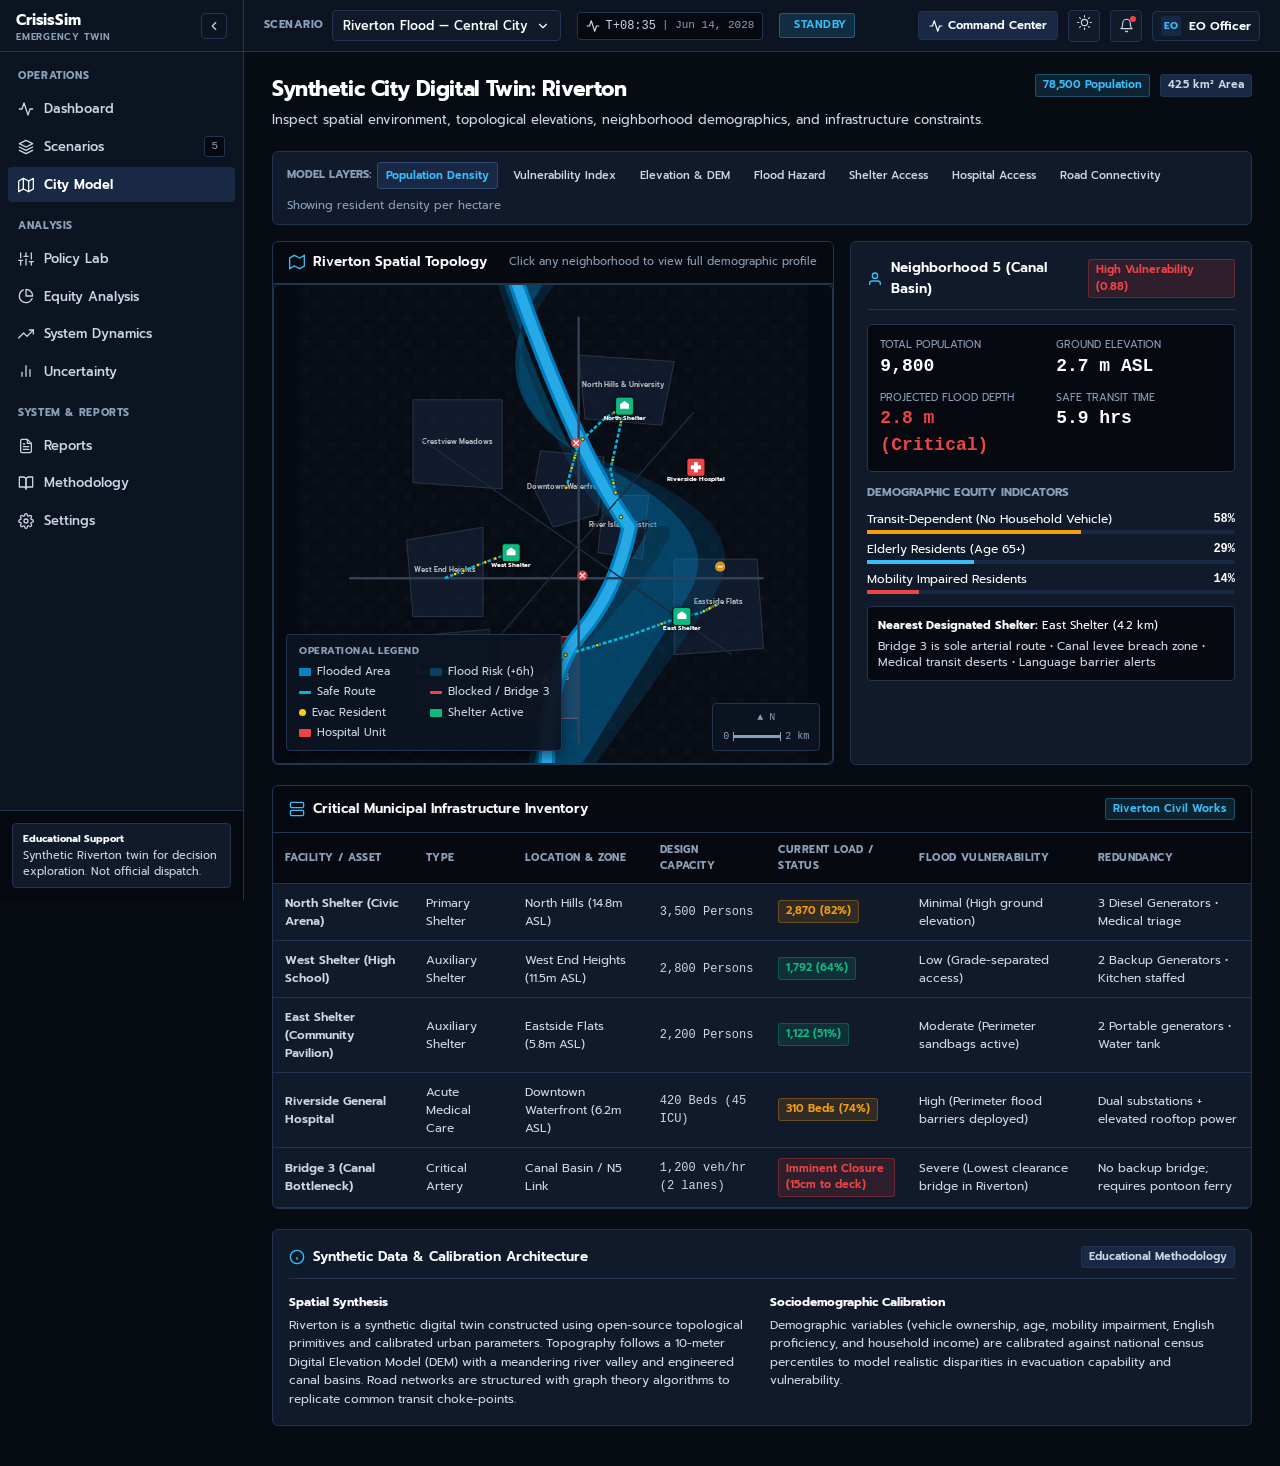
==== city-model.html @ 501d7db7 "map indicators and analysis" ====
<!DOCTYPE html>
<html lang="en">
<head>
  <meta charset="UTF-8">
  <meta name="viewport" content="width=device-width, initial-scale=1.0">
  <title>City Model Digital Twin — CrisisSim</title>
  <link rel="stylesheet" href="css/style.css">
  <link rel="stylesheet" href="css/map.css">
</head>
<body>
  <div class="app-container">
    <aside class="app-sidebar" id="app-sidebar"></aside>

    <div class="app-main">
      <header class="app-header" id="app-header"></header>

      <main class="page-viewport">
        <div class="page-header">
          <div class="page-header-text">
            <h1 class="page-title">Synthetic City Digital Twin: Riverton</h1>
            <div class="page-subtitle">Inspect spatial environment, topological elevations, neighborhood demographics, and infrastructure constraints.</div>
          </div>
          <div class="page-actions">
            <span class="badge badge-info">78,500 Population</span>
            <span class="badge badge-neutral">42.5 km² Area</span>
          </div>
        </div>

        <div class="card" style="margin-bottom:16px; padding:10px 14px;">
          <div style="display:flex; align-items:center; justify-content:space-between; flex-wrap:wrap; gap:8px;">
            <div style="display:flex; align-items:center; gap:6px;">
              <span style="font-size:11px; font-weight:700; color:var(--text-muted); text-transform:uppercase;">Model Layers:</span>
              <button class="map-layer-btn active" id="btn-layer-pop" onclick="switchModelLayer('pop')">Population Density</button>
              <button class="map-layer-btn" id="btn-layer-vuln" onclick="switchModelLayer('vuln')">Vulnerability Index</button>
              <button class="map-layer-btn" id="btn-layer-elev" onclick="switchModelLayer('elev')">Elevation & DEM</button>
              <button class="map-layer-btn" id="btn-layer-flood" onclick="switchModelLayer('flood')">Flood Hazard</button>
              <button class="map-layer-btn" id="btn-layer-shelter" onclick="switchModelLayer('shelter')">Shelter Access</button>
              <button class="map-layer-btn" id="btn-layer-hospital" onclick="switchModelLayer('hospital')">Hospital Access</button>
              <button class="map-layer-btn" id="btn-layer-road" onclick="switchModelLayer('road')">Road Connectivity</button>
            </div>
            <span style="font-size:11.5px; color:var(--text-muted);" id="layer-caption">Showing resident density per hectare</span>
          </div>
        </div>

        <div style="display:grid; grid-template-columns: 1.4fr 1fr; gap:16px; margin-bottom:20px;">
          <div class="card" style="padding:0; overflow:hidden; display:flex; flex-direction:column;">
            <div class="card-header" style="margin:0; padding:10px 16px; background:var(--bg-inset);">
              <div class="card-title">
                <svg width="16" height="16" viewBox="0 0 24 24" fill="none" stroke="currentColor" stroke-width="2"><polygon points="1 6 1 22 8 18 16 22 23 18 23 2 16 6 8 2 1 6"></polygon></svg>
                <span>Riverton Spatial Topology</span>
              </div>
              <span style="font-size:11px; color:var(--text-muted);">Click any neighborhood to view full demographic profile</span>
            </div>
            <div id="city-model-map-wrapper" style="height:480px; width:100%;"></div>
          </div>

          <div class="card" id="neighborhood-detail-panel" style="display:flex; flex-direction:column;">
            <div class="card-header">
              <div class="card-title">
                <svg width="16" height="16" viewBox="0 0 24 24" fill="none" stroke="currentColor" stroke-width="2"><path d="M20 21v-2a4 4 0 0 0-4-4H8a4 4 0 0 0-4 4v2"></path><circle cx="12" cy="7" r="4"></circle></svg>
                <span id="detail-name">Neighborhood 5 (Canal Basin)</span>
              </div>
              <span class="badge badge-danger" id="detail-tier-badge">Critical Vulnerability (0.88)</span>
            </div>

            <div style="flex:1; overflow-y:auto; display:flex; flex-direction:column; gap:12px;">
              <div style="display:grid; grid-template-columns: repeat(2, 1fr); gap:10px; background:var(--bg-inset); padding:12px; border-radius:var(--radius-sm); border:1px solid var(--border-subtle);">
                <div>
                  <div style="font-size:10.5px; color:var(--text-muted); text-transform:uppercase;">Total Population</div>
                  <div class="tabular-nums" style="font-size:18px; font-weight:700;" id="detail-pop">9,800</div>
                </div>
                <div>
                  <div style="font-size:10.5px; color:var(--text-muted); text-transform:uppercase;">Ground Elevation</div>
                  <div class="tabular-nums" style="font-size:18px; font-weight:700;" id="detail-elev">2.7 m ASL</div>
                </div>
                <div>
                  <div style="font-size:10.5px; color:var(--text-muted); text-transform:uppercase;">Projected Flood Depth</div>
                  <div class="tabular-nums" style="font-size:18px; font-weight:700; color:var(--accent-danger);" id="detail-flood">2.8 m (Critical)</div>
                </div>
                <div>
                  <div style="font-size:10.5px; color:var(--text-muted); text-transform:uppercase;">Safe Transit Time</div>
                  <div class="tabular-nums" style="font-size:18px; font-weight:700;" id="detail-time">5.9 hrs</div>
                </div>
              </div>

              <div>
                <h4 style="font-size:11.5px; text-transform:uppercase; color:var(--text-muted); margin-bottom:8px; font-weight:700;">Demographic Equity Indicators</h4>
                <div style="display:flex; flex-direction:column; gap:6px; font-size:12px;">
                  <div>
                    <div style="display:flex; justify-content:space-between; margin-bottom:2px;">
                      <span>Transit-Dependent (No Household Vehicle)</span>
                      <strong class="tabular-nums" id="detail-transit">58%</strong>
                    </div>
                    <div style="height:4px; background:var(--bg-surface); border-radius:2px;"><div id="bar-transit" style="width:58%; height:100%; background:var(--accent-caution);"></div></div>
                  </div>
                  <div>
                    <div style="display:flex; justify-content:space-between; margin-bottom:2px;">
                      <span>Elderly Residents (Age 65+)</span>
                      <strong class="tabular-nums" id="detail-elderly">29%</strong>
                    </div>
                    <div style="height:4px; background:var(--bg-surface); border-radius:2px;"><div id="bar-elderly" style="width:29%; height:100%; background:var(--accent-flood-light);"></div></div>
                  </div>
                  <div>
                    <div style="display:flex; justify-content:space-between; margin-bottom:2px;">
                      <span>Mobility Impaired Residents</span>
                      <strong class="tabular-nums" id="detail-mobility">14%</strong>
                    </div>
                    <div style="height:4px; background:var(--bg-surface); border-radius:2px;"><div id="bar-mobility" style="width:14%; height:100%; background:var(--accent-danger);"></div></div>
                  </div>
                </div>
              </div>

              <div style="padding:10px; background:var(--bg-inset); border-radius:var(--radius-sm); border:1px solid var(--border-subtle); font-size:11.5px;">
                <div style="margin-bottom:4px;">
                  <strong style="color:var(--text-primary);">Nearest Designated Shelter:</strong>
                  <span id="detail-shelter">East Shelter (4.2 km distance)</span>
                </div>
                <div style="color:var(--text-secondary); line-height:1.4;" id="detail-notes">
                  Bridge 3 is the sole arterial corridor out of Neighborhood 5. If water exceeds 0.2m over the deck, 9,800 residents become completely cut off.
                </div>
              </div>
            </div>
          </div>
        </div>

        <div class="card" style="margin-bottom:20px; padding:0; overflow:hidden;">
          <div class="card-header" style="padding:12px 16px; margin:0; background:var(--bg-inset);">
            <div class="card-title">
              <svg width="16" height="16" viewBox="0 0 24 24" fill="none" stroke="currentColor" stroke-width="2"><rect x="2" y="2" width="20" height="8" rx="2" ry="2"></rect><rect x="2" y="14" width="20" height="8" rx="2" ry="2"></rect><line x1="6" y1="6" x2="6.01" y2="6"></line><line x1="6" y1="18" x2="6.01" y2="18"></line></svg>
              <span>Critical Municipal Infrastructure Inventory</span>
            </div>
            <span class="badge badge-info">Riverton Civil Works</span>
          </div>
          <div class="table-responsive">
            <table class="ops-table">
              <thead>
                <tr>
                  <th>Facility / Asset</th>
                  <th>Type</th>
                  <th>Location & Zone</th>
                  <th>Design Capacity</th>
                  <th>Current Load / Status</th>
                  <th>Flood Vulnerability</th>
                  <th>Redundancy</th>
                </tr>
              </thead>
              <tbody>
                <tr>
                  <td style="font-weight:600;">North Shelter (Civic Arena)</td>
                  <td>Primary Shelter</td>
                  <td>North Hills (14.8m ASL)</td>
                  <td class="tabular-nums">3,500 Persons</td>
                  <td><span class="badge badge-warning">2,870 (82%)</span></td>
                  <td>Minimal (High ground elevation)</td>
                  <td>3 Diesel Generators • Medical triage</td>
                </tr>
                <tr>
                  <td style="font-weight:600;">West Shelter (High School)</td>
                  <td>Auxiliary Shelter</td>
                  <td>West End Heights (11.5m ASL)</td>
                  <td class="tabular-nums">2,800 Persons</td>
                  <td><span class="badge badge-success">1,792 (64%)</span></td>
                  <td>Low (Grade-separated access)</td>
                  <td>2 Backup Generators • Kitchen staffed</td>
                </tr>
                <tr>
                  <td style="font-weight:600;">East Shelter (Community Pavilion)</td>
                  <td>Auxiliary Shelter</td>
                  <td>Eastside Flats (5.8m ASL)</td>
                  <td class="tabular-nums">2,200 Persons</td>
                  <td><span class="badge badge-success">1,122 (51%)</span></td>
                  <td>Moderate (Perimeter sandbags active)</td>
                  <td>2 Portable generators • Water tank</td>
                </tr>
                <tr>
                  <td style="font-weight:600;">Riverside General Hospital</td>
                  <td>Acute Medical Care</td>
                  <td>Downtown Waterfront (6.2m ASL)</td>
                  <td class="tabular-nums">420 Beds (45 ICU)</td>
                  <td><span class="badge badge-warning">310 Beds (74%)</span></td>
                  <td>High (Perimeter flood barriers deployed)</td>
                  <td>Dual substations + elevated rooftop power</td>
                </tr>
                <tr>
                  <td style="font-weight:600;">Bridge 3 (Canal Bottleneck)</td>
                  <td>Critical Artery</td>
                  <td>Canal Basin / N5 Link</td>
                  <td class="tabular-nums">1,200 veh/hr (2 lanes)</td>
                  <td><span class="badge badge-danger">Imminent Closure (15cm to deck)</span></td>
                  <td>Severe (Lowest clearance bridge in Riverton)</td>
                  <td>No backup bridge; requires pontoon ferry</td>
                </tr>
              </tbody>
            </table>
          </div>
        </div>

        <div class="card">
          <div class="card-header">
            <div class="card-title">
              <svg width="16" height="16" viewBox="0 0 24 24" fill="none" stroke="currentColor" stroke-width="2"><circle cx="12" cy="12" r="10"></circle><line x1="12" y1="16" x2="12" y2="12"></line><line x1="12" y1="8" x2="12.01" y2="8"></line></svg>
              <span>Synthetic Data & Calibration Architecture</span>
            </div>
            <span class="badge badge-neutral">Educational Methodology</span>
          </div>
          <div style="font-size:12px; color:var(--text-secondary); line-height:1.55; display:grid; grid-template-columns: 1fr 1fr; gap:16px;">
            <div>
              <strong style="color:var(--text-primary); display:block; margin-bottom:4px;">Spatial Synthesis</strong>
              Riverton is a synthetic digital twin constructed using open-source topological primitives and calibrated urban parameters. Topography follows a 10-meter Digital Elevation Model (DEM) with a meandering river valley and engineered canal basins. Road networks are structured with graph theory algorithms to replicate common transit choke-points.
            </div>
            <div>
              <strong style="color:var(--text-primary); display:block; margin-bottom:4px;">Sociodemographic Calibration</strong>
              Demographic variables (vehicle ownership, age, mobility impairment, English proficiency, and household income) are calibrated against national census percentiles to model realistic disparities in evacuation capability and vulnerability.
            </div>
          </div>
        </div>
      </main>
    </div>
  </div>

  <script src="js/data.js"></script>
  <script src="js/state.js"></script>
  <script src="js/common.js"></script>
  <script src="js/map.js"></script>
  <script>
    let cityMap = null;

    document.addEventListener("DOMContentLoaded", () => {
      CrisisCommon.initShell("city-model");

      cityMap = new RivertonCityMap("city-model-map-wrapper", {
        isCompact: false,
        showControls: false,
        showLegend: true,
        onNeighborhoodClick: (id) => loadNeighborhoodDetail(id)
      });

      loadNeighborhoodDetail("N5");
    });

    function loadNeighborhoodDetail(id) {
      const n = (window.CrisisData?.NEIGHBORHOODS || []).find(item => item.id === id);
      if (!n) return;

      document.getElementById("detail-name").textContent = n.name;
      document.getElementById("detail-pop").textContent = n.population.toLocaleString();
      document.getElementById("detail-elev").textContent = `${n.elevation} m ASL`;
      document.getElementById("detail-flood").textContent = `${n.projectedFloodDepth} m (${n.floodExposure})`;
      document.getElementById("detail-time").textContent = `${n.estimatedSafeTravelTime} hrs`;
      document.getElementById("detail-transit").textContent = `${n.transitDependentPct}%`;
      document.getElementById("detail-elderly").textContent = `${n.elderlyPct}%`;
      document.getElementById("detail-mobility").textContent = `${n.mobilityImpairedPct}%`;

      document.getElementById("bar-transit").style.width = `${n.transitDependentPct}%`;
      document.getElementById("bar-elderly").style.width = `${n.elderlyPct}%`;
      document.getElementById("bar-mobility").style.width = `${n.mobilityImpairedPct}%`;

      document.getElementById("detail-shelter").textContent = `${n.nearestShelter} (${n.shelterDistanceKm} km)`;
      document.getElementById("detail-notes").textContent = n.riskFactors?.join(" • ") || "Normal residential zoning profile.";

      const badge = document.getElementById("detail-tier-badge");
      badge.className = `badge ${n.vulnerabilityScore > 0.7 ? 'badge-danger' : (n.vulnerabilityScore > 0.4 ? 'badge-warning' : 'badge-success')}`;
      badge.textContent = `${n.vulnerabilityTier} Vulnerability (${n.vulnerabilityScore})`;

      if (cityMap) cityMap.selectNeighborhood(id);
    }

    function switchModelLayer(layer) {
      const buttons = ["pop", "vuln", "elev", "flood", "shelter", "hospital", "road"];
      buttons.forEach(b => {
        const btn = document.getElementById(`btn-layer-${b}`);
        if (btn) btn.classList.toggle("active", b === layer);
      });

      const captions = {
        pop: "Displaying resident density per hectare across Riverton",
        vuln: "Highlighting high vulnerability zones and transit deserts",
        elev: "Rendering topographic digital elevation model (meters ASL)",
        flood: "Showing hydrodynamic flood inundation contours",
        shelter: "Visualizing designated shelters and catchment buffers",
        hospital: "Showing acute trauma centers and ambulance radii",
        road: "Displaying bridge clearances and arterial capacities"
      };

      document.getElementById("layer-caption").textContent = captions[layer] || "";
      CrisisCommon.showToast(`Active map perspective: ${layer.toUpperCase()}`);
    }
  </script>
</body>
</html>
---- css/style.css ----
@import url('https://fonts.googleapis.com/css2?family=Prompt:ital,wght@0,300;0,400;0,500;0,600;0,700;0,800;1,400&display=swap');

:root {
  --bg-primary: #070b12;
  --bg-secondary: #0c1421;
  --bg-card: #101a2b;
  --bg-card-hover: #152238;
  --bg-surface: #192945;
  --bg-inset: #06090f;

  --border-subtle: #223450;
  --border-strong: #2f4870;
  --border-focus: #38bdf8;

  --text-primary: #ffffff;
  --text-secondary: #cbd7e6;
  --text-muted: #8b9fb8;
  --text-inverse: #070b12;

  --accent-flood: #0284c7;
  --accent-flood-light: #38bdf8;
  --accent-safe: #10b981;
  --accent-safe-bg: rgba(16, 185, 129, 0.14);
  --accent-caution: #f59e0b;
  --accent-caution-bg: rgba(245, 158, 11, 0.14);
  --accent-danger: #ef4444;
  --accent-danger-bg: rgba(239, 68, 68, 0.14);
  --accent-cyan: #06b6d4;
  --accent-purple: #8b5cf6;

  --radius-xs: 3px;
  --radius-sm: 4px;
  --radius-md: 6px;
  --radius-lg: 8px;

  --font-sans: 'Prompt', -apple-system, BlinkMacSystemFont, "Segoe UI", Roboto, sans-serif;
  --font-mono: ui-monospace, SFMono-Regular, "SF Mono", Menlo, Consolas, monospace;

  --sidebar-width: 244px;
  --sidebar-collapsed-width: 60px;
  --header-height: 52px;
}

html.theme-light {
  --bg-primary: #f8fafc;
  --bg-secondary: #f1f5f9;
  --bg-card: #ffffff;
  --bg-card-hover: #f8fafc;
  --bg-surface: #e2e8f0;
  --bg-inset: #f1f5f9;

  --border-subtle: #cbd5e1;
  --border-strong: #94a3b8;
  --border-focus: #0284c7;

  --text-primary: #0f172a;
  --text-secondary: #334155;
  --text-muted: #64748b;
  --text-inverse: #ffffff;

  --accent-safe-bg: rgba(16, 185, 129, 0.12);
  --accent-caution-bg: rgba(245, 158, 11, 0.12);
  --accent-danger-bg: rgba(239, 68, 68, 0.12);
}

html.high-contrast {
  --bg-primary: #000000;
  --bg-secondary: #050505;
  --bg-card: #0a0a0a;
  --border-subtle: #ffffff;
  --border-strong: #ffffff;
  --text-primary: #ffffff;
  --text-secondary: #f1f5f9;
  --text-muted: #cbd5e1;
}

html.reduced-motion *,
html.reduced-motion *::before,
html.reduced-motion *::after {
  animation-duration: 0.001ms !important;
  animation-iteration-count: 1 !important;
  transition-duration: 0.001ms !important;
}

html.larger-labels .map-label {
  font-size: 13px !important;
  font-weight: 700 !important;
}

*, *::before, *::after {
  box-sizing: border-box;
  margin: 0;
  padding: 0;
}

body {
  font-family: var(--font-sans);
  background-color: var(--bg-primary);
  color: var(--text-primary);
  line-height: 1.5;
  font-size: 13.5px;
  -webkit-font-smoothing: antialiased;
  min-height: 100vh;
  display: flex;
  overflow-x: hidden;
}

a {
  color: inherit;
  text-decoration: none;
}

button, input, select, textarea {
  font-family: inherit;
  font-size: inherit;
  color: inherit;
}

button:focus-visible, a:focus-visible, input:focus-visible, select:focus-visible {
  outline: 2px solid var(--border-focus);
  outline-offset: 1px;
}

.tabular-nums {
  font-variant-numeric: tabular-nums;
  font-family: var(--font-mono);
}

.app-container {
  display: flex;
  width: 100vw;
  min-height: 100vh;
}

.app-sidebar {
  width: var(--sidebar-width);
  background: var(--bg-secondary);
  border-right: 1px solid var(--border-subtle);
  display: flex;
  flex-direction: column;
  flex-shrink: 0;
  height: 100vh;
  position: sticky;
  top: 0;
  z-index: 40;
  transition: width 0.2s cubic-bezier(0.16, 1, 0.3, 1);
}

.app-sidebar.collapsed {
  width: var(--sidebar-collapsed-width);
}

.app-sidebar.collapsed .brand-text,
.app-sidebar.collapsed .brand-sub,
.app-sidebar.collapsed .nav-section-title,
.app-sidebar.collapsed .nav-item span:not(.badge-count),
.app-sidebar.collapsed .badge-count,
.app-sidebar.collapsed .sidebar-footer {
  display: none !important;
}

.app-sidebar.collapsed .nav-item {
  justify-content: center;
  padding: 10px 0;
}

.app-sidebar.collapsed .sidebar-header {
  padding: 0;
  justify-content: center;
}

.sidebar-header {
  height: var(--header-height);
  padding: 0 16px;
  display: flex;
  align-items: center;
  justify-content: space-between;
  gap: 8px;
  border-bottom: 1px solid var(--border-subtle);
}

.brand-badge {
  display: flex;
  align-items: center;
  gap: 8px;
  font-weight: 700;
  font-size: 15px;
  letter-spacing: -0.01em;
}

.brand-text {
  color: var(--text-primary);
}

.brand-sub {
  font-size: 9.5px;
  font-weight: 600;
  letter-spacing: 0.08em;
  text-transform: uppercase;
  color: var(--text-muted);
  display: block;
  line-height: 1;
  margin-top: 2px;
}

.sidebar-collapse-btn {
  background: transparent;
  border: 1px solid var(--border-subtle);
  color: var(--text-secondary);
  width: 26px;
  height: 26px;
  border-radius: var(--radius-sm);
  display: inline-flex;
  align-items: center;
  justify-content: center;
  cursor: pointer;
  transition: background 0.15s, color 0.15s;
}

.sidebar-collapse-btn:hover {
  background: var(--bg-card);
  color: var(--text-primary);
  border-color: var(--border-strong);
}

.sidebar-nav {
  flex: 1;
  padding: 12px 8px;
  overflow-y: auto;
  display: flex;
  flex-direction: column;
  gap: 2px;
}

.nav-section-title {
  font-size: 10.5px;
  text-transform: uppercase;
  letter-spacing: 0.06em;
  color: var(--text-muted);
  font-weight: 700;
  padding: 14px 10px 5px 10px;
}

.nav-section-title:first-child {
  padding-top: 4px;
}

.nav-item {
  display: flex;
  align-items: center;
  gap: 10px;
  padding: 8px 10px;
  border-radius: var(--radius-sm);
  color: var(--text-secondary);
  font-size: 13px;
  font-weight: 500;
  cursor: default;
  transition: background 0.15s, color 0.15s;
}

.nav-item:hover {
  background: var(--bg-card);
  color: var(--text-primary);
}

.nav-item.active {
  background: var(--bg-surface);
  color: var(--text-primary);
  font-weight: 600;
}

.nav-item svg {
  width: 16px;
  height: 16px;
  flex-shrink: 0;
  stroke-width: 1.9;
  display: inline-block;
  vertical-align: middle;
}

.nav-item .badge-count {
  margin-left: auto;
  font-size: 11px;
  padding: 1px 6px;
  border-radius: var(--radius-xs);
  background: var(--bg-inset);
  color: var(--text-muted);
  border: 1px solid var(--border-subtle);
  font-family: var(--font-mono);
}

.sidebar-footer {
  padding: 12px;
  border-top: 1px solid var(--border-subtle);
  background: var(--bg-inset);
  font-size: 11px;
}

.footer-disclaimer-box {
  padding: 8px 10px;
  border-radius: var(--radius-sm);
  background: var(--bg-card);
  border: 1px solid var(--border-subtle);
  color: var(--text-secondary);
  line-height: 1.4;
}

.app-main {
  flex: 1;
  display: flex;
  flex-direction: column;
  min-width: 0;
  min-height: 100vh;
}

.app-header {
  height: var(--header-height);
  background: var(--bg-secondary);
  border-bottom: 1px solid var(--border-subtle);
  padding: 0 20px;
  display: flex;
  align-items: center;
  justify-content: space-between;
  position: sticky;
  top: 0;
  z-index: 30;
}

.header-left {
  display: flex;
  align-items: center;
  gap: 16px;
}

.header-scenario-selector {
  display: flex;
  align-items: center;
  gap: 8px;
}

.header-scenario-selector label {
  font-size: 11px;
  text-transform: uppercase;
  color: var(--text-muted);
  font-weight: 700;
  letter-spacing: 0.04em;
}

.scenario-select-btn {
  background: var(--bg-card);
  border: 1px solid var(--border-subtle);
  color: var(--text-primary);
  padding: 5px 10px;
  border-radius: var(--radius-sm);
  display: flex;
  align-items: center;
  gap: 8px;
  cursor: pointer;
  font-weight: 500;
  font-size: 12.5px;
}

.scenario-select-btn:hover {
  background: var(--bg-surface);
  border-color: var(--border-strong);
}

.scenario-select-btn svg {
  width: 14px;
  height: 14px;
  stroke-width: 2;
}

.status-badge {
  display: inline-flex;
  align-items: center;
  gap: 6px;
  padding: 3px 8px;
  border-radius: var(--radius-xs);
  font-size: 11px;
  font-weight: 600;
  text-transform: uppercase;
  letter-spacing: 0.04em;
}

.status-badge.status-running {
  background: var(--accent-safe-bg);
  color: var(--accent-safe);
  border: 1px solid rgba(16, 185, 129, 0.35);
}

.status-badge.status-running .pulse-dot {
  width: 6px;
  height: 6px;
  border-radius: 50%;
  background: var(--accent-safe);
  box-shadow: 0 0 6px var(--accent-safe);
}

.status-badge.status-ready {
  background: rgba(56, 189, 248, 0.15);
  color: var(--accent-flood-light);
  border: 1px solid rgba(56, 189, 248, 0.35);
}

.header-clock {
  font-family: var(--font-mono);
  font-size: 12px;
  color: var(--text-secondary);
  background: var(--bg-inset);
  padding: 4px 8px;
  border-radius: var(--radius-xs);
  border: 1px solid var(--border-subtle);
  display: flex;
  align-items: center;
  gap: 6px;
}

.header-clock svg {
  width: 14px;
  height: 14px;
}

.header-right {
  display: flex;
  align-items: center;
  gap: 10px;
}

.icon-btn {
  background: var(--bg-card);
  border: 1px solid var(--border-subtle);
  color: var(--text-secondary);
  width: 32px;
  height: 32px;
  border-radius: var(--radius-sm);
  display: inline-flex;
  align-items: center;
  justify-content: center;
  cursor: pointer;
  position: relative;
  transition: all 0.15s;
}

.icon-btn svg {
  width: 15px;
  height: 15px;
  stroke-width: 1.8;
}

.icon-btn:hover {
  background: var(--bg-surface);
  color: var(--text-primary);
  border-color: var(--border-strong);
}

.icon-btn .badge-dot {
  position: absolute;
  top: 5px;
  right: 5px;
  width: 6px;
  height: 6px;
  background: var(--accent-danger);
  border-radius: 50%;
}

.user-badge {
  display: flex;
  align-items: center;
  gap: 8px;
  padding: 4px 8px;
  background: var(--bg-card);
  border: 1px solid var(--border-subtle);
  border-radius: var(--radius-sm);
  font-size: 12px;
}

.user-avatar-tag {
  width: 20px;
  height: 20px;
  border-radius: var(--radius-xs);
  background: var(--bg-surface);
  color: var(--accent-flood-light);
  font-weight: 700;
  font-size: 10px;
  display: flex;
  align-items: center;
  justify-content: center;
}

.page-viewport {
  flex: 1;
  padding: 22px 28px 40px 28px;
  max-width: 1680px;
  width: 100%;
  margin: 0 auto;
}

.page-header {
  margin-bottom: 22px;
  display: flex;
  align-items: flex-start;
  justify-content: space-between;
  gap: 16px;
  flex-wrap: wrap;
}

.page-header-text .page-title {
  font-size: 21px;
  font-weight: 700;
  letter-spacing: -0.02em;
  color: var(--text-primary);
  margin-bottom: 4px;
}

.page-header-text .page-subtitle {
  font-size: 13px;
  color: var(--text-secondary);
}

.page-actions {
  display: flex;
  align-items: center;
  gap: 10px;
}

.product-statement-banner {
  background: var(--bg-card);
  border: 1px solid var(--border-strong);
  padding: 12px 16px;
  border-radius: var(--radius-md);
  margin-bottom: 20px;
  display: flex;
  align-items: center;
  justify-content: space-between;
  gap: 12px;
}

.product-statement-text {
  font-size: 13.5px;
  font-weight: 600;
  color: var(--text-primary);
}

.product-statement-sub {
  font-size: 12px;
  color: var(--text-muted);
  margin-top: 2px;
}

.card {
  background: var(--bg-card);
  border: 1px solid var(--border-subtle);
  border-radius: var(--radius-md);
  padding: 16px;
  position: relative;
}

.card-header {
  display: flex;
  align-items: center;
  justify-content: space-between;
  margin-bottom: 14px;
  padding-bottom: 10px;
  border-bottom: 1px solid var(--border-subtle);
}

.card-title {
  font-size: 13.5px;
  font-weight: 600;
  color: var(--text-primary);
  display: flex;
  align-items: center;
  gap: 8px;
}

.card-title svg {
  width: 16px;
  height: 16px;
  color: var(--accent-flood-light);
  flex-shrink: 0;
}

.metrics-grid-4 {
  display: grid;
  grid-template-columns: repeat(4, 1fr);
  gap: 14px;
  margin-bottom: 22px;
}

.metric-card {
  background: var(--bg-card);
  border: 1px solid var(--border-subtle);
  border-radius: var(--radius-md);
  padding: 14px 16px;
  display: flex;
  flex-direction: column;
  gap: 4px;
}

.metric-card-top {
  display: flex;
  align-items: center;
  justify-content: space-between;
}

.metric-label {
  font-size: 11.5px;
  font-weight: 600;
  color: var(--text-muted);
  text-transform: uppercase;
  letter-spacing: 0.03em;
}

.metric-icon {
  color: var(--text-muted);
  width: 16px;
  height: 16px;
  flex-shrink: 0;
}

.metric-value {
  font-size: 26px;
  font-weight: 700;
  letter-spacing: -0.02em;
  font-family: var(--font-mono);
  color: var(--text-primary);
  line-height: 1.15;
}

.metric-sub {
  font-size: 11.5px;
  font-weight: 600;
  display: flex;
  align-items: center;
  gap: 4px;
}

.metric-sub.positive {
  color: var(--accent-safe);
}

.metric-sub.danger {
  color: var(--accent-danger);
}

.metric-sub.neutral {
  color: var(--text-secondary);
}

.btn {
  display: inline-flex;
  align-items: center;
  justify-content: center;
  gap: 6px;
  padding: 7px 14px;
  border-radius: var(--radius-sm);
  font-size: 12.5px;
  font-weight: 600;
  cursor: pointer;
  border: 1px solid transparent;
  transition: background 0.15s, border-color 0.15s;
}

.btn svg {
  width: 14px;
  height: 14px;
  flex-shrink: 0;
}

.btn-primary {
  background: var(--accent-flood);
  color: #ffffff;
}

.btn-primary:hover {
  background: #0369a1;
}

.btn-secondary {
  background: var(--bg-surface);
  border-color: var(--border-subtle);
  color: var(--text-primary);
}

.btn-secondary:hover {
  background: var(--bg-card-hover);
  border-color: var(--border-strong);
}

.btn-danger {
  background: var(--accent-danger-bg);
  border-color: var(--accent-danger);
  color: var(--accent-danger);
}

.btn-danger:hover {
  background: rgba(239, 68, 68, 0.25);
}

.btn-sm {
  padding: 5px 10px;
  font-size: 11.5px;
}

.form-group {
  margin-bottom: 14px;
}

.form-label {
  display: block;
  font-size: 12px;
  font-weight: 600;
  color: var(--text-secondary);
  margin-bottom: 5px;
}

.form-control {
  width: 100%;
  padding: 7px 10px;
  background: var(--bg-inset);
  border: 1px solid var(--border-subtle);
  border-radius: var(--radius-sm);
  color: var(--text-primary);
  font-size: 12.5px;
}

.form-control:focus {
  border-color: var(--border-focus);
  outline: none;
}

.slider-container {
  display: flex;
  flex-direction: column;
  gap: 5px;
}

.slider-header {
  display: flex;
  justify-content: space-between;
  font-size: 12px;
}

.slider-val {
  font-family: var(--font-mono);
  font-weight: 700;
  color: var(--accent-flood-light);
}

input[type="range"] {
  -webkit-appearance: none;
  width: 100%;
  height: 6px;
  background: var(--bg-surface);
  border-radius: 999px;
  outline: none;
}

input[type="range"]::-webkit-slider-thumb {
  -webkit-appearance: none;
  width: 16px;
  height: 16px;
  border-radius: 50%;
  background: var(--accent-flood-light);
  cursor: pointer;
  border: 2px solid #000;
  box-shadow: 0 1px 4px rgba(0,0,0,0.4);
}

input[type="range"]::-moz-range-thumb {
  width: 16px;
  height: 16px;
  border-radius: 50%;
  background: var(--accent-flood-light);
  cursor: pointer;
  border: 2px solid #000;
  box-shadow: 0 1px 4px rgba(0,0,0,0.4);
}

.policy-toggle-row {
  display: flex;
  align-items: center;
  justify-content: space-between;
  padding: 8px 10px;
  background: var(--bg-inset);
  border: 1px solid var(--border-subtle);
  border-radius: var(--radius-sm);
  margin-bottom: 6px;
  cursor: default;
  user-select: none;
}

.policy-toggle-row:hover {
  border-color: var(--border-strong);
}

.policy-toggle-text .title {
  font-size: 12px;
  font-weight: 600;
  color: var(--text-primary);
}

.policy-toggle-text .desc {
  font-size: 11px;
  color: var(--text-muted);
}

.switch {
  position: relative;
  display: inline-block;
  width: 36px;
  height: 20px;
  flex-shrink: 0;
  cursor: pointer;
}

.switch input {
  opacity: 0;
  width: 0;
  height: 0;
}

.switch-slider {
  position: absolute;
  top: 0; left: 0; right: 0; bottom: 0;
  background-color: var(--bg-surface);
  border: 1px solid var(--border-subtle);
  transition: 0.18s ease-in-out;
  border-radius: 999px;
}

.switch-slider:before {
  position: absolute;
  content: "";
  height: 14px;
  width: 14px;
  left: 2px;
  bottom: 2px;
  background-color: var(--text-muted);
  transition: 0.18s ease-in-out;
  border-radius: 50%;
}

input:checked + .switch-slider {
  background-color: var(--accent-safe);
  border-color: var(--accent-safe);
}

input:checked + .switch-slider:before {
  transform: translateX(16px);
  background-color: #ffffff;
}

.table-responsive {
  width: 100%;
  overflow-x: auto;
}

.ops-table {
  width: 100%;
  border-collapse: collapse;
  font-size: 12px;
  text-align: left;
}

.ops-table th {
  background: var(--bg-inset);
  color: var(--text-muted);
  font-size: 10.5px;
  font-weight: 700;
  text-transform: uppercase;
  letter-spacing: 0.04em;
  padding: 9px 12px;
  border-bottom: 1px solid var(--border-subtle);
}

.ops-table td {
  padding: 10px 12px;
  border-bottom: 1px solid var(--border-subtle);
  color: var(--text-secondary);
}

.ops-table tbody tr:hover {
  background: var(--bg-card-hover);
}

.ops-table tr.highlight-row {
  background: rgba(6, 182, 212, 0.08);
}

.ops-table tr.highlight-row td {
  color: var(--text-primary);
  font-weight: 600;
}

.badge {
  display: inline-flex;
  align-items: center;
  gap: 4px;
  padding: 2px 7px;
  border-radius: var(--radius-xs);
  font-size: 11px;
  font-weight: 600;
}

.badge-neutral {
  background: var(--bg-surface);
  color: var(--text-secondary);
  border: 1px solid var(--border-subtle);
}

.badge-info {
  background: rgba(56, 189, 248, 0.14);
  color: var(--accent-flood-light);
  border: 1px solid rgba(56, 189, 248, 0.3);
}

.badge-success {
  background: var(--accent-safe-bg);
  color: var(--accent-safe);
  border: 1px solid rgba(16, 185, 129, 0.3);
}

.badge-warning {
  background: var(--accent-caution-bg);
  color: var(--accent-caution);
  border: 1px solid rgba(245, 158, 11, 0.3);
}

.badge-danger {
  background: var(--accent-danger-bg);
  color: var(--accent-danger);
  border: 1px solid rgba(239, 68, 68, 0.3);
}

.alert-item {
  display: flex;
  align-items: flex-start;
  gap: 10px;
  padding: 10px 12px;
  background: var(--bg-inset);
  border-radius: var(--radius-sm);
  border: 1px solid var(--border-subtle);
  margin-bottom: 8px;
  font-size: 12px;
}

.alert-item.alert-danger {
  border-color: rgba(239, 68, 68, 0.3);
  background: rgba(239, 68, 68, 0.05);
}

.alert-item.alert-warning {
  border-color: rgba(245, 158, 11, 0.3);
  background: rgba(245, 158, 11, 0.05);
}

.alert-item.alert-info {
  border-color: rgba(56, 189, 248, 0.3);
  background: rgba(56, 189, 248, 0.05);
}

.alert-time {
  font-family: var(--font-mono);
  font-size: 10.5px;
  color: var(--text-muted);
  font-weight: 600;
  white-space: nowrap;
}

.alert-title {
  font-weight: 600;
  color: var(--text-primary);
  margin-bottom: 2px;
}

.alert-desc {
  color: var(--text-secondary);
  line-height: 1.35;
}

.modal-backdrop {
  position: fixed;
  inset: 0;
  background: rgba(0, 0, 0, 0.8);
  backdrop-filter: blur(2px);
  display: flex;
  align-items: center;
  justify-content: center;
  z-index: 100;
  padding: 16px;
}

.modal-dialog {
  background: var(--bg-card);
  border: 1px solid var(--border-strong);
  border-radius: var(--radius-md);
  width: 100%;
  max-width: 560px;
  box-shadow: 0 12px 30px rgba(0, 0, 0, 0.6);
}

.modal-header {
  padding: 14px 16px;
  border-bottom: 1px solid var(--border-subtle);
  display: flex;
  align-items: center;
  justify-content: space-between;
}

.modal-title {
  font-size: 14px;
  font-weight: 700;
}

.modal-body {
  padding: 16px;
  max-height: 75vh;
  overflow-y: auto;
}

.modal-footer {
  padding: 12px 16px;
  border-top: 1px solid var(--border-subtle);
  display: flex;
  justify-content: flex-end;
  gap: 10px;
  background: var(--bg-inset);
}

.drawer-panel {
  position: fixed;
  top: var(--header-height);
  right: 0;
  bottom: 0;
  width: 360px;
  background: var(--bg-card);
  border-left: 1px solid var(--border-strong);
  z-index: 50;
  display: flex;
  flex-direction: column;
  transform: translateX(100%);
  transition: transform 0.2s ease-out;
  box-shadow: -4px 0 20px rgba(0, 0, 0, 0.5);
}

.drawer-panel.open {
  transform: translateX(0);
}

.toast-container {
  position: fixed;
  bottom: 20px;
  right: 20px;
  display: flex;
  flex-direction: column;
  gap: 8px;
  z-index: 150;
}

.toast {
  background: var(--bg-secondary);
  border: 1px solid var(--border-strong);
  padding: 10px 14px;
  border-radius: var(--radius-sm);
  color: var(--text-primary);
  font-size: 12.5px;
  display: flex;
  align-items: center;
  gap: 8px;
  box-shadow: 0 6px 18px rgba(0, 0, 0, 0.5);
  animation: toastIn 0.2s ease-out;
}

.toast svg {
  width: 16px;
  height: 16px;
  color: var(--accent-safe);
  flex-shrink: 0;
}

@keyframes toastIn {
  from { opacity: 0; transform: translateY(10px); }
  to { opacity: 1; transform: translateY(0); }
}

.doc-article {
  background: var(--bg-card);
  border: 1px solid var(--border-subtle);
  border-radius: var(--radius-md);
  padding: 32px 36px;
}

.doc-section {
  padding-bottom: 28px;
  margin-bottom: 28px;
  border-bottom: 1px solid var(--border-subtle);
}

.doc-section:last-child {
  border-bottom: none;
  padding-bottom: 0;
  margin-bottom: 0;
}

.doc-title {
  font-size: 16px;
  font-weight: 700;
  color: var(--text-primary);
  margin-bottom: 10px;
}

.settings-card {
  background: var(--bg-card);
  border: 1px solid var(--border-subtle);
  border-radius: var(--radius-md);
  padding: 24px;
}

.settings-group {
  padding-bottom: 20px;
  margin-bottom: 20px;
  border-bottom: 1px solid var(--border-subtle);
}

.settings-group:last-child {
  border-bottom: none;
  padding-bottom: 0;
  margin-bottom: 0;
}

.settings-group-title {
  font-size: 14px;
  font-weight: 700;
  color: var(--text-primary);
  margin-bottom: 14px;
  display: flex;
  align-items: center;
  gap: 8px;
}

.settings-group-title svg {
  width: 16px;
  height: 16px;
  color: var(--accent-flood-light);
}

@media print {
  body {
    background: #ffffff !important;
    color: #000000 !important;
  }
  .app-sidebar, .app-header, .btn, .icon-btn, .toast-container, .no-print {
    display: none !important;
  }
  .app-main {
    width: 100% !important;
  }
  .page-viewport {
    padding: 0 !important;
    max-width: 100% !important;
  }
  .card, .doc-article {
    border: 1px solid #ccc !important;
    background: #fff !important;
    color: #000 !important;
    break-inside: avoid;
  }
}

@media (max-width: 1024px) {
  :root {
    --sidebar-width: 210px;
  }
  .metrics-grid-4 {
    grid-template-columns: repeat(2, 1fr);
  }
}

@media (max-width: 768px) {
  body {
    flex-direction: column;
  }
  .app-sidebar {
    width: 100%;
    height: auto;
    position: relative;
    border-right: none;
    border-bottom: 1px solid var(--border-subtle);
  }
  .sidebar-nav {
    display: none;
  }
  .sidebar-nav.mobile-open {
    display: flex;
  }
  .metrics-grid-4 {
    grid-template-columns: 1fr;
  }
  .page-viewport {
    padding: 14px;
  }
}
---- css/map.css ----
.map-container {
  position: relative;
  width: 100%;
  height: 100%;
  min-height: 480px;
  background: #060a12;
  border: 1px solid var(--border-subtle);
  border-radius: var(--radius-md);
  overflow: hidden;
  user-select: none;
}

.map-svg {
  width: 100%;
  height: 100%;
  display: block;
  font-family: var(--font-sans);
}

.map-layer {
  transition: opacity 0.25s ease-out;
}

.map-layer.hidden {
  opacity: 0;
  pointer-events: none;
}

.map-river {
  fill: none;
  stroke: #0284c7;
  stroke-width: 26;
  stroke-linecap: round;
  stroke-linejoin: round;
  opacity: 0.95;
}

.map-river-inner {
  fill: none;
  stroke: #38bdf8;
  stroke-width: 16;
  stroke-linecap: round;
  stroke-linejoin: round;
  opacity: 0.7;
}

.map-flood-zone {
  fill: #0284c7;
  opacity: 0.35;
  transition: opacity 0.3s, fill 0.3s;
}

.map-flood-risk {
  fill: #0369a1;
  opacity: 0.22;
}

.map-neighborhood {
  fill: rgba(25, 41, 69, 0.5);
  stroke: rgba(148, 163, 184, 0.3);
  stroke-width: 1.2;
  cursor: default;
  transition: fill 0.15s, stroke 0.15s;
}

.map-neighborhood:hover {
  fill: rgba(56, 189, 248, 0.18);
  stroke: var(--accent-flood-light);
  stroke-width: 1.8;
}

.map-neighborhood.selected {
  fill: rgba(56, 189, 248, 0.25);
  stroke: var(--accent-flood-light);
  stroke-width: 2.2;
}

.map-neighborhood.critical-risk {
  fill: rgba(239, 68, 68, 0.2);
  stroke: rgba(239, 68, 68, 0.75);
}

.map-road-minor {
  fill: none;
  stroke: #1e293b;
  stroke-width: 2.2;
}

.map-road-arterial {
  fill: none;
  stroke: #334155;
  stroke-width: 3.8;
}

.map-route-safe {
  fill: none;
  stroke: #06b6d4;
  stroke-width: 4;
  stroke-dasharray: 6 3;
  animation: routeDash 1.2s linear infinite;
}

@keyframes routeDash {
  from { stroke-dashoffset: 18; }
  to { stroke-dashoffset: 0; }
}

.map-agent-dot {
  fill: #facc15;
  stroke: #000000;
  stroke-width: 1;
}

.map-bridge {
  stroke: #94a3b8;
  stroke-width: 5;
  stroke-linecap: square;
}

.map-bridge.closed {
  stroke: var(--accent-danger);
}

.map-marker {
  cursor: default;
  filter: drop-shadow(0 2px 4px rgba(0,0,0,0.7));
  transition: transform 0.15s;
}

.map-marker:hover {
  transform: scale(1.15);
}

.map-controls-overlay {
  position: absolute;
  top: 12px;
  left: 12px;
  right: 12px;
  display: flex;
  justify-content: space-between;
  align-items: flex-start;
  pointer-events: none;
  z-index: 10;
}

.map-control-group {
  background: rgba(12, 20, 33, 0.94);
  border: 1px solid var(--border-subtle);
  border-radius: var(--radius-sm);
  padding: 4px 6px;
  display: flex;
  align-items: center;
  gap: 4px;
  pointer-events: auto;
  box-shadow: 0 4px 12px rgba(0, 0, 0, 0.4);
}

.map-layer-btn {
  background: transparent;
  border: 1px solid transparent;
  color: var(--text-secondary);
  padding: 4px 8px;
  border-radius: var(--radius-xs);
  font-size: 11px;
  font-weight: 500;
  display: flex;
  align-items: center;
  gap: 5px;
  cursor: pointer;
}

.map-layer-btn:hover {
  background: var(--bg-surface);
  color: var(--text-primary);
}

.map-layer-btn.active {
  background: var(--bg-surface);
  border-color: var(--border-strong);
  color: var(--accent-flood-light);
  font-weight: 600;
}

.map-legend {
  position: absolute;
  bottom: 12px;
  left: 12px;
  background: rgba(12, 20, 33, 0.95);
  border: 1px solid var(--border-subtle);
  border-radius: var(--radius-sm);
  padding: 8px 12px;
  font-size: 11px;
  color: var(--text-secondary);
  pointer-events: auto;
  z-index: 10;
  max-width: 320px;
  box-shadow: 0 4px 12px rgba(0,0,0,0.5);
}

.map-legend-title {
  font-size: 10px;
  text-transform: uppercase;
  font-weight: 700;
  color: var(--text-muted);
  letter-spacing: 0.05em;
  margin-bottom: 6px;
}

.legend-grid {
  display: grid;
  grid-template-columns: repeat(2, 1fr);
  gap: 4px 12px;
}

.legend-item {
  display: flex;
  align-items: center;
  gap: 6px;
}

.legend-swatch {
  width: 12px;
  height: 8px;
  border-radius: 1px;
  flex-shrink: 0;
}

.legend-swatch.swatch-flood { background: #0284c7; }
.legend-swatch.swatch-risk { background: #0369a1; opacity: 0.5; }
.legend-swatch.swatch-route { background: #06b6d4; height: 3px; }
.legend-swatch.swatch-closed { background: var(--accent-danger); height: 3px; }
.legend-swatch.swatch-agent { background: #facc15; border-radius: 50%; width: 7px; height: 7px; }
.legend-swatch.swatch-shelter { background: var(--accent-safe); }
.legend-swatch.swatch-hospital { background: var(--accent-danger); }

.map-scale-compass {
  position: absolute;
  bottom: 12px;
  right: 12px;
  background: rgba(12, 20, 33, 0.95);
  border: 1px solid var(--border-subtle);
  border-radius: var(--radius-sm);
  padding: 6px 10px;
  display: flex;
  flex-direction: column;
  align-items: center;
  gap: 4px;
  font-size: 10px;
  font-family: var(--font-mono);
  color: var(--text-muted);
  pointer-events: none;
}

.scale-bar {
  display: flex;
  align-items: center;
  gap: 4px;
}

.scale-line {
  width: 48px;
  height: 3px;
  background: var(--text-muted);
  position: relative;
}

.scale-line::before, .scale-line::after {
  content: "";
  position: absolute;
  top: -3px;
  width: 1px;
  height: 9px;
  background: var(--text-muted);
}
.scale-line::before { left: 0; }
.scale-line::after { right: 0; }

.map-tooltip {
  position: absolute;
  background: rgba(16, 26, 43, 0.98);
  border: 1px solid var(--border-strong);
  border-radius: var(--radius-xs);
  padding: 6px 10px;
  font-size: 11px;
  color: var(--text-primary);
  pointer-events: none;
  z-index: 20;
  box-shadow: 0 4px 12px rgba(0,0,0,0.5);
  display: none;
}
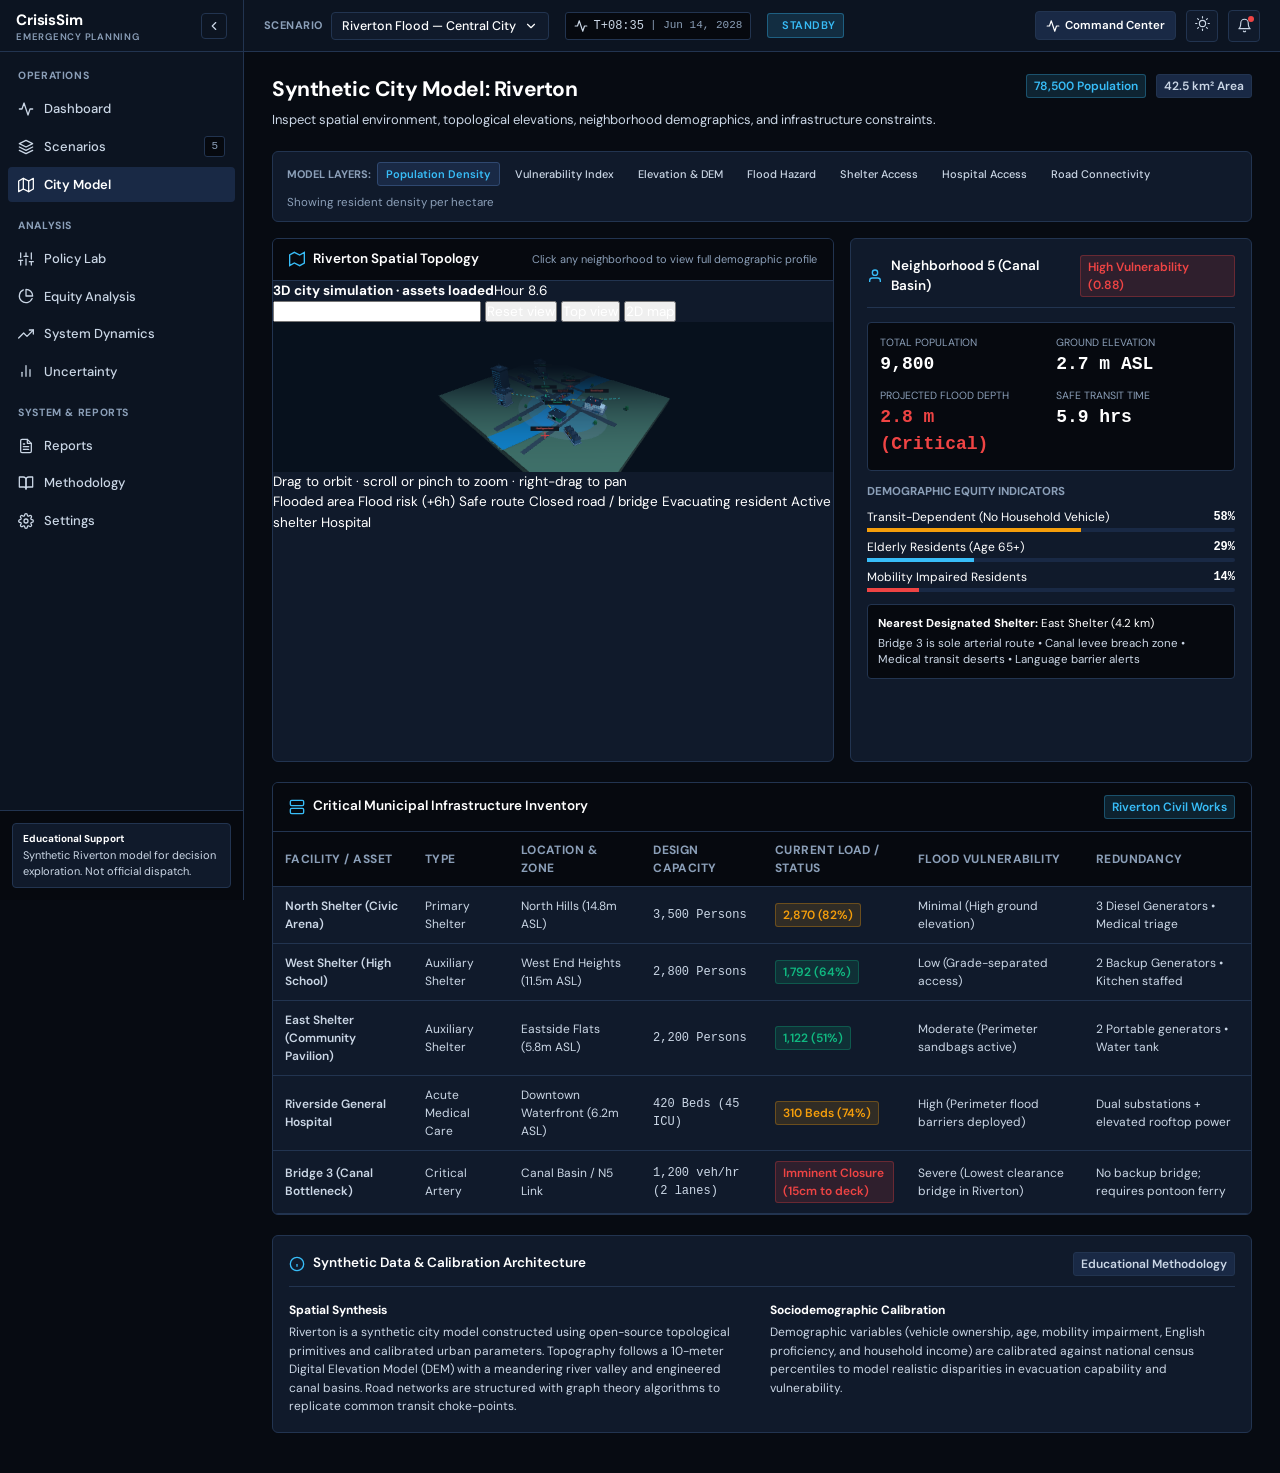
==== commit 933886c4: "charts, full 3D map implementation" ====
--- a/city-model.html
+++ b/city-model.html
@@ -3,7 +3,7 @@
 <head>
   <meta charset="UTF-8">
   <meta name="viewport" content="width=device-width, initial-scale=1.0">
-  <title>City Model Digital Twin — CrisisSim</title>
+  <title>City Model — CrisisSim</title>
   <link rel="stylesheet" href="css/style.css">
   <link rel="stylesheet" href="css/map.css">
 </head>
@@ -17,7 +17,7 @@
       <main class="page-viewport">
         <div class="page-header">
           <div class="page-header-text">
-            <h1 class="page-title">Synthetic City Digital Twin: Riverton</h1>
+            <h1 class="page-title">Synthetic City Model: Riverton</h1>
             <div class="page-subtitle">Inspect spatial environment, topological elevations, neighborhood demographics, and infrastructure constraints.</div>
           </div>
           <div class="page-actions">
@@ -206,7 +206,7 @@
           <div style="font-size:12px; color:var(--text-secondary); line-height:1.55; display:grid; grid-template-columns: 1fr 1fr; gap:16px;">
             <div>
               <strong style="color:var(--text-primary); display:block; margin-bottom:4px;">Spatial Synthesis</strong>
-              Riverton is a synthetic digital twin constructed using open-source topological primitives and calibrated urban parameters. Topography follows a 10-meter Digital Elevation Model (DEM) with a meandering river valley and engineered canal basins. Road networks are structured with graph theory algorithms to replicate common transit choke-points.
+              Riverton is a synthetic city model constructed using open-source topological primitives and calibrated urban parameters. Topography follows a 10-meter Digital Elevation Model (DEM) with a meandering river valley and engineered canal basins. Road networks are structured with graph theory algorithms to replicate common transit choke-points.
             </div>
             <div>
               <strong style="color:var(--text-primary); display:block; margin-bottom:4px;">Sociodemographic Calibration</strong>
@@ -228,12 +228,12 @@
     document.addEventListener("DOMContentLoaded", () => {
       CrisisCommon.initShell("city-model");
 
-      cityMap = new RivertonCityMap("city-model-map-wrapper", {
+      window.mountConfiguredRivertonMap("city-model-map-wrapper", {
         isCompact: false,
-        showControls: false,
+        showControls: true,
         showLegend: true,
         onNeighborhoodClick: (id) => loadNeighborhoodDetail(id)
-      });
+      }).then(map => { cityMap = map; });
 
       loadNeighborhoodDetail("N5");
     });
--- a/css/style.css
+++ b/css/style.css
@@ -1,4 +1,4 @@
-@import url('https://fonts.googleapis.com/css2?family=Prompt:ital,wght@0,300;0,400;0,500;0,600;0,700;0,800;1,400&display=swap');
+@import url('https://fonts.googleapis.com/css2?family=DM+Sans:opsz,wght@9..40,400;9..40,500;9..40,600;9..40,700&display=swap');
 
 :root {
   --bg-primary: #070b12;
@@ -17,7 +17,7 @@
   --text-muted: #8b9fb8;
   --text-inverse: #070b12;
 
-  --accent-flood: #0284c7;
+  --accent-flood: #0369a1;
   --accent-flood-light: #38bdf8;
   --accent-safe: #10b981;
   --accent-safe-bg: rgba(16, 185, 129, 0.14);
@@ -33,7 +33,7 @@
   --radius-md: 6px;
   --radius-lg: 8px;
 
-  --font-sans: 'Prompt', -apple-system, BlinkMacSystemFont, "Segoe UI", Roboto, sans-serif;
+  --font-sans: 'DM Sans', ui-sans-serif, system-ui, sans-serif;
   --font-mono: ui-monospace, SFMono-Regular, "SF Mono", Menlo, Consolas, monospace;
 
   --sidebar-width: 244px;
@@ -121,6 +121,35 @@
   outline-offset: 1px;
 }
 
+::selection {
+  background: var(--accent-flood);
+  color: #ffffff;
+}
+
+* {
+  scrollbar-width: thin;
+  scrollbar-color: var(--border-strong) var(--bg-secondary);
+}
+
+*::-webkit-scrollbar {
+  width: 10px;
+  height: 10px;
+}
+
+*::-webkit-scrollbar-track {
+  background: var(--bg-secondary);
+}
+
+*::-webkit-scrollbar-thumb {
+  background: var(--border-strong);
+  border: 2px solid var(--bg-secondary);
+  border-radius: 8px;
+}
+
+*::-webkit-scrollbar-thumb:hover {
+  background: var(--text-muted);
+}
+
 .tabular-nums {
   font-variant-numeric: tabular-nums;
   font-family: var(--font-mono);
@@ -143,7 +172,6 @@
   position: sticky;
   top: 0;
   z-index: 40;
-  transition: width 0.2s cubic-bezier(0.16, 1, 0.3, 1);
 }
 
 .app-sidebar.collapsed {
@@ -394,7 +422,6 @@
   height: 6px;
   border-radius: 50%;
   background: var(--accent-safe);
-  box-shadow: 0 0 6px var(--accent-safe);
 }
 
 .status-badge.status-ready {
@@ -867,7 +894,7 @@
 .ops-table th {
   background: var(--bg-inset);
   color: var(--text-muted);
-  font-size: 10.5px;
+  font-size: 12px;
   font-weight: 700;
   text-transform: uppercase;
   letter-spacing: 0.04em;
@@ -900,7 +927,7 @@
   gap: 4px;
   padding: 2px 7px;
   border-radius: var(--radius-xs);
-  font-size: 11px;
+  font-size: 12px;
   font-weight: 600;
 }
 
@@ -963,7 +990,7 @@
 
 .alert-time {
   font-family: var(--font-mono);
-  font-size: 10.5px;
+  font-size: 12px;
   color: var(--text-muted);
   font-weight: 600;
   white-space: nowrap;
@@ -1112,10 +1139,9 @@
 }
 
 .settings-card {
-  background: var(--bg-card);
-  border: 1px solid var(--border-subtle);
-  border-radius: var(--radius-md);
-  padding: 24px;
+  background: transparent;
+  border: 0;
+  padding: 0;
 }
 
 .settings-group {
@@ -1144,6 +1170,50 @@
   width: 16px;
   height: 16px;
   color: var(--accent-flood-light);
+}
+
+.equity-table {
+  min-width: 1080px;
+}
+
+.equity-table th:nth-child(2),
+.equity-table th:nth-child(4),
+.equity-table th:nth-child(5),
+.equity-table th:nth-child(6),
+.equity-table th:nth-child(8) {
+  text-align: right;
+}
+
+.equity-table td {
+  vertical-align: middle;
+}
+
+.equity-number {
+  text-align: right;
+  white-space: nowrap;
+}
+
+.equity-neighborhood-name {
+  color: var(--text-primary);
+  font-weight: 600;
+}
+
+.equity-neighborhood-code,
+.equity-distance {
+  color: var(--text-muted);
+  font-size: 12px;
+}
+
+.equity-distance {
+  display: inline-block;
+  margin-left: 3px;
+  white-space: nowrap;
+}
+
+.equity-table-empty {
+  color: var(--text-secondary);
+  padding: 22px 12px !important;
+  text-align: center;
 }
 
 @media print {
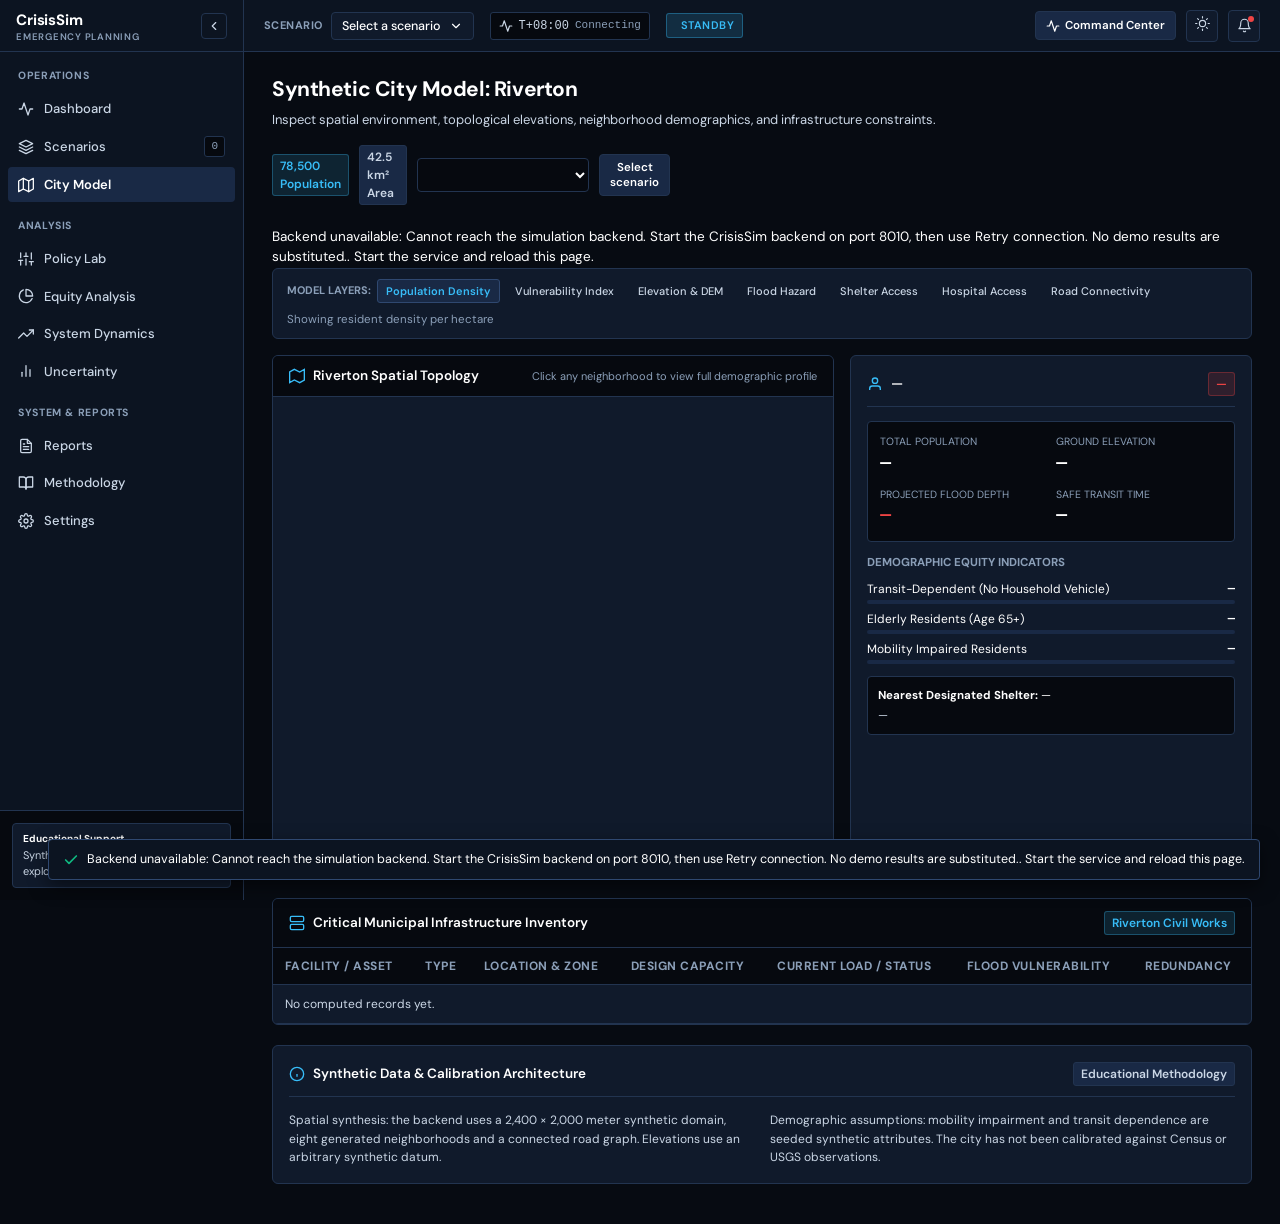
==== commit b84c83bd: "complete UI rework, revive previously lost sections, all pages revamp" ====
--- a/city-model.html
+++ b/city-model.html
@@ -218,73 +218,6 @@
     </div>
   </div>
 
-  <script src="js/data.js"></script>
-  <script src="js/state.js"></script>
-  <script src="js/common.js"></script>
-  <script src="js/map.js"></script>
-  <script>
-    let cityMap = null;
-
-    document.addEventListener("DOMContentLoaded", () => {
-      CrisisCommon.initShell("city-model");
-
-      window.mountConfiguredRivertonMap("city-model-map-wrapper", {
-        isCompact: false,
-        showControls: true,
-        showLegend: true,
-        onNeighborhoodClick: (id) => loadNeighborhoodDetail(id)
-      }).then(map => { cityMap = map; });
-
-      loadNeighborhoodDetail("N5");
-    });
-
-    function loadNeighborhoodDetail(id) {
-      const n = (window.CrisisData?.NEIGHBORHOODS || []).find(item => item.id === id);
-      if (!n) return;
-
-      document.getElementById("detail-name").textContent = n.name;
-      document.getElementById("detail-pop").textContent = n.population.toLocaleString();
-      document.getElementById("detail-elev").textContent = `${n.elevation} m ASL`;
-      document.getElementById("detail-flood").textContent = `${n.projectedFloodDepth} m (${n.floodExposure})`;
-      document.getElementById("detail-time").textContent = `${n.estimatedSafeTravelTime} hrs`;
-      document.getElementById("detail-transit").textContent = `${n.transitDependentPct}%`;
-      document.getElementById("detail-elderly").textContent = `${n.elderlyPct}%`;
-      document.getElementById("detail-mobility").textContent = `${n.mobilityImpairedPct}%`;
-
-      document.getElementById("bar-transit").style.width = `${n.transitDependentPct}%`;
-      document.getElementById("bar-elderly").style.width = `${n.elderlyPct}%`;
-      document.getElementById("bar-mobility").style.width = `${n.mobilityImpairedPct}%`;
-
-      document.getElementById("detail-shelter").textContent = `${n.nearestShelter} (${n.shelterDistanceKm} km)`;
-      document.getElementById("detail-notes").textContent = n.riskFactors?.join(" • ") || "Normal residential zoning profile.";
-
-      const badge = document.getElementById("detail-tier-badge");
-      badge.className = `badge ${n.vulnerabilityScore > 0.7 ? 'badge-danger' : (n.vulnerabilityScore > 0.4 ? 'badge-warning' : 'badge-success')}`;
-      badge.textContent = `${n.vulnerabilityTier} Vulnerability (${n.vulnerabilityScore})`;
-
-      if (cityMap) cityMap.selectNeighborhood(id);
-    }
-
-    function switchModelLayer(layer) {
-      const buttons = ["pop", "vuln", "elev", "flood", "shelter", "hospital", "road"];
-      buttons.forEach(b => {
-        const btn = document.getElementById(`btn-layer-${b}`);
-        if (btn) btn.classList.toggle("active", b === layer);
-      });
-
-      const captions = {
-        pop: "Displaying resident density per hectare across Riverton",
-        vuln: "Highlighting high vulnerability zones and transit deserts",
-        elev: "Rendering topographic digital elevation model (meters ASL)",
-        flood: "Showing hydrodynamic flood inundation contours",
-        shelter: "Visualizing designated shelters and catchment buffers",
-        hospital: "Showing acute trauma centers and ambulance radii",
-        road: "Displaying bridge clearances and arterial capacities"
-      };
-
-      document.getElementById("layer-caption").textContent = captions[layer] || "";
-      CrisisCommon.showToast(`Active map perspective: ${layer.toUpperCase()}`);
-    }
-  </script>
+  <script type="module" src="js/frontend.js"></script>
 </body>
 </html>
--- a/css/map.css
+++ b/css/map.css
@@ -124,11 +124,11 @@
 .map-marker {
   cursor: default;
   filter: drop-shadow(0 2px 4px rgba(0,0,0,0.7));
-  transition: transform 0.15s;
+  transition: opacity 0.15s ease-out;
 }
 
 .map-marker:hover {
-  transform: scale(1.15);
+  opacity: 0.82;
 }
 
 .map-controls-overlay {
@@ -288,3 +288,170 @@
   box-shadow: 0 4px 12px rgba(0,0,0,0.5);
   display: none;
 }
+
+.map-load-state {
+  width: 100%;
+  height: 100%;
+  min-height: 100%;
+  display: grid;
+  align-content: center;
+  justify-items: center;
+  gap: 6px;
+  padding: 24px;
+  background: #07111d;
+  border: 1px solid var(--border-subtle);
+  color: var(--text-secondary);
+  text-align: center;
+}
+
+.map-load-state strong {
+  color: var(--text-primary);
+  font-size: 14px;
+}
+
+.map-load-state span {
+  font-size: 12px;
+}
+
+.map-load-state-error strong {
+  color: var(--accent-danger);
+}
+
+.map-load-state.compact {
+  min-height: 0;
+}
+
+.map-3d-shell {
+  position: relative;
+  width: 100%;
+  height: 100%;
+  min-height: 480px;
+  overflow: hidden;
+  background: #07111d;
+  border: 1px solid var(--border-subtle);
+  border-radius: var(--radius-md);
+}
+
+.map-3d-shell.compact {
+  min-height: 0;
+}
+
+.map-3d-canvas {
+  position: absolute;
+  inset: 0;
+}
+
+.map-3d-canvas canvas {
+  display: block;
+  width: 100%;
+  height: 100%;
+  touch-action: none;
+}
+
+.map-3d-toolbar,
+.map-3d-legend,
+.map-3d-hint {
+  position: absolute;
+  z-index: 2;
+  background: rgba(7, 17, 29, 0.92);
+  border: 1px solid rgba(126, 171, 203, 0.34);
+  color: var(--text-secondary);
+}
+
+.map-3d-toolbar {
+  top: 12px;
+  left: 12px;
+  right: 12px;
+  min-height: 36px;
+  padding: 5px 7px 5px 10px;
+  display: flex;
+  align-items: center;
+  justify-content: space-between;
+  gap: 12px;
+  border-radius: var(--radius-sm);
+}
+
+.map-3d-status,
+.map-3d-actions,
+.map-3d-legend {
+  display: flex;
+  align-items: center;
+  gap: 8px;
+}
+
+.map-3d-status {
+  font-size: 12px;
+}
+
+.map-3d-status strong {
+  color: var(--text-primary);
+  font-weight: 600;
+}
+
+.map-3d-status-dot {
+  width: 7px;
+  height: 7px;
+  background: var(--accent-safe);
+  border-radius: 50%;
+}
+
+.map-3d-action {
+  min-height: 25px;
+  padding: 3px 8px;
+  border: 1px solid var(--border-subtle);
+  border-radius: var(--radius-xs);
+  background: var(--bg-secondary);
+  color: var(--text-secondary);
+  font-size: 11px;
+  cursor: pointer;
+}
+
+.map-3d-action:hover {
+  color: var(--text-primary);
+  border-color: var(--border-strong);
+  background: var(--bg-surface);
+}
+
+.map-3d-legend {
+  bottom: 12px;
+  left: 12px;
+  display: grid;
+  grid-template-columns: repeat(2, minmax(0, 1fr));
+  max-width: calc(100% - 24px);
+  padding: 7px 9px;
+  border-radius: var(--radius-sm);
+  font-size: 11px;
+}
+
+.legend-dot {
+  display: inline-block;
+  width: 7px;
+  height: 7px;
+  margin-right: 4px;
+  border-radius: 50%;
+  vertical-align: 1px;
+}
+
+.legend-dot.flood { background: #159fe8; }
+.legend-dot.route { background: #45e0e7; }
+.legend-dot.safe { background: #21d49b; }
+.legend-dot.risk { background: #769bc8; }
+.legend-dot.closed { background: #ef4444; border-radius: 0; }
+.legend-dot.resident { background: #f7c84a; }
+.legend-dot.hospital { background: #ff7770; }
+
+.map-3d-hint {
+  right: 12px;
+  bottom: 130px;
+  padding: 6px 8px;
+  border-radius: var(--radius-sm);
+  font-size: 11px;
+  color: var(--text-secondary);
+}
+
+@media (max-width: 700px) {
+  .map-3d-toolbar { align-items: flex-start; }
+  .map-3d-status { flex-wrap: wrap; }
+  .map-3d-hint { display: none; }
+  .map-3d-legend { gap: 6px; font-size: 10px; }
+}
